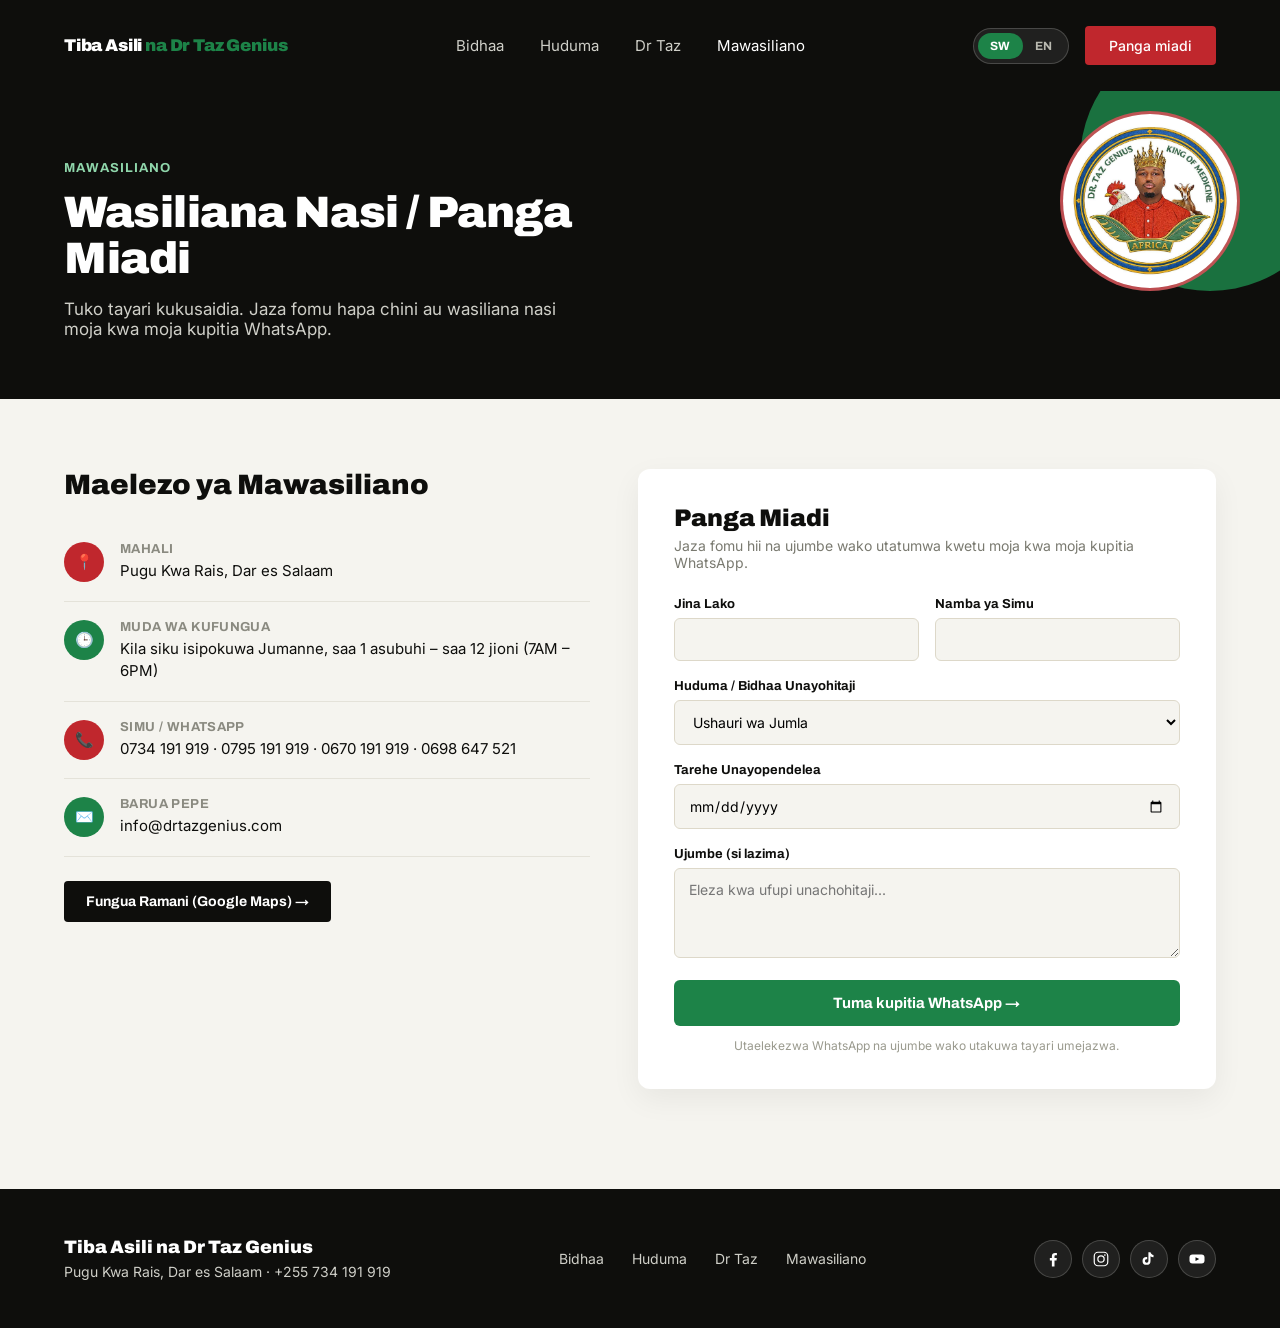
==== contact.html @ a85a126b "Initial deploy: Dr Taz Genius website (5 pages, styles, product images)" ====
<!DOCTYPE html>
<html lang="en">
<head>
<meta charset="UTF-8">
<meta name="viewport" content="width=device-width, initial-scale=1.0">
<title>Mawasiliano — Kliniki Tiba Asili</title>
<link rel="preconnect" href="https://fonts.googleapis.com">
<link href="https://fonts.googleapis.com/css2?family=Archivo:wght@500;700;900&family=Inter:wght@400;500&display=swap" rel="stylesheet">
<link rel="stylesheet" href="style.css">
<style>

  section.contact-wrap {
    padding: 70px 64px 100px;
    background: var(--paper);
  }
  .contact-grid {
    max-width: 1200px;
    margin: 0 auto;
    display: grid;
    grid-template-columns: 1fr 1.1fr;
    gap: 48px;
    align-items: start;
  }
  .contact-info h2 {
    font-family: 'Archivo', sans-serif;
    font-weight: 900;
    font-size: 28px;
    margin-bottom: 24px;
  }
  .info-row {
    display: flex;
    gap: 16px;
    padding: 18px 0;
    border-bottom: 1px solid #e4e2d9;
  }
  .info-row__icon {
    width: 40px;
    height: 40px;
    min-width: 40px;
    border-radius: 50%;
    background: var(--green);
    color: var(--white);
    display: flex;
    align-items: center;
    justify-content: center;
    font-family: 'Archivo', sans-serif;
    font-weight: 900;
    font-size: 15px;
  }
  .info-row:nth-child(even) .info-row__icon { background: var(--red); }
  .info-row__label {
    font-family: 'Archivo', sans-serif;
    font-weight: 700;
    font-size: 13px;
    letter-spacing: 0.03em;
    color: #8a8a80;
    margin-bottom: 4px;
    text-transform: uppercase;
  }
  .info-row__value { font-size: 15px; color: var(--black); line-height: 1.5; }
  .info-row__value a { color: var(--black); text-decoration: none; }
  .info-row__value a:hover { text-decoration: underline; }
  .map-link {
    display: inline-flex;
    align-items: center;
    gap: 8px;
    margin-top: 24px;
    font-family: 'Archivo', sans-serif;
    font-weight: 700;
    font-size: 14px;
    color: var(--white);
    background: var(--black);
    padding: 13px 22px;
    border-radius: 4px;
    text-decoration: none;
  }
  .booking-form {
    background: var(--white);
    border-radius: 12px;
    padding: 36px;
    box-shadow: 0 10px 30px rgba(0,0,0,0.06);
  }
  .booking-form h2 {
    font-family: 'Archivo', sans-serif;
    font-weight: 900;
    font-size: 24px;
    margin-bottom: 6px;
  }
  .booking-form > p {
    font-size: 14px;
    color: #7a7a70;
    margin-bottom: 26px;
  }
  .form-row { margin-bottom: 18px; }
  .form-row label {
    display: block;
    font-family: 'Archivo', sans-serif;
    font-weight: 700;
    font-size: 13px;
    margin-bottom: 7px;
  }
  .form-row input,
  .form-row select,
  .form-row textarea {
    width: 100%;
    padding: 12px 14px;
    border: 1.5px solid #ddd8c9;
    border-radius: 6px;
    font-family: 'Inter', sans-serif;
    font-size: 14px;
    background: var(--paper);
  }
  .form-row textarea { resize: vertical; min-height: 90px; }
  .form-row-2 { display: grid; grid-template-columns: 1fr 1fr; gap: 16px; }
  .form-submit {
    width: 100%;
    background: var(--green);
    color: var(--white);
    border: none;
    padding: 15px;
    border-radius: 6px;
    font-family: 'Archivo', sans-serif;
    font-weight: 700;
    font-size: 15px;
    cursor: pointer;
    display: flex;
    align-items: center;
    justify-content: center;
    gap: 8px;
  }
  .form-note {
    font-size: 12px;
    color: #9a9a8e;
    margin-top: 12px;
    text-align: center;
  }
  @media (max-width: 900px) {
    .contact-grid { grid-template-columns: 1fr; }
    .form-row-2 { grid-template-columns: 1fr; }
  }

</style>
</head>
<body>

<header>
  <div class="logo"><a href="index.html" style="color:inherit;text-decoration:none;">Tiba Asili <span>na Dr Taz Genius</span></a></div>
  <nav>
    <a href="products.html" data-i18n="navProducts">Bidhaa</a>
    <a href="services.html" data-i18n="navServices">Huduma</a>
    <a href="dr-taz.html" data-i18n="navDrTaz">Dr Taz</a>
    <a href="contact.html" class="active" data-i18n="navContact">Mawasiliano</a>
  </nav>
  <div class="header-right">
    <div class="lang-toggle" role="group" aria-label="Language">
      <button type="button" id="langSw" class="active" data-lang="sw">SW</button>
      <button type="button" id="langEn" data-lang="en">EN</button>
    </div>
    <a class="btn-book" href="contact.html" data-i18n="bookBtn">Panga miadi</a>
  </div>
</header>

<div class="page-header">
  <div class="page-header-logo-badge"><img src="logo.jpg" alt="Dr Taz Genius"></div>
  <div class="page-header-inner">
    <div class="page-eyebrow" data-i18n="contactEyebrow">MAWASILIANO</div>
    <h1 data-i18n="contactTitle">Wasiliana Nasi / Panga Miadi</h1>
    <p data-i18n="contactSub">Tuko tayari kukusaidia. Jaza fomu hapa chini au wasiliana nasi moja kwa moja kupitia WhatsApp.</p>
  </div>
</div>

<section class="contact-wrap">
  <div class="contact-grid">
    <div class="contact-info">
      <h2 data-i18n="infoHeading">Maelezo ya Mawasiliano</h2>

      <div class="info-row">
        <div class="info-row__icon">📍</div>
        <div>
          <div class="info-row__label" data-i18n="infoLocationLabel">Mahali</div>
          <div class="info-row__value">Pugu Kwa Rais, Dar es Salaam</div>
        </div>
      </div>

      <div class="info-row">
        <div class="info-row__icon">🕒</div>
        <div>
          <div class="info-row__label" data-i18n="infoHoursLabel">Muda wa Kufungua</div>
          <div class="info-row__value" data-i18n="infoHoursValue">Kila siku isipokuwa Jumanne, saa 1 asubuhi – saa 12 jioni (7AM – 6PM)</div>
        </div>
      </div>

      <div class="info-row">
        <div class="info-row__icon">📞</div>
        <div>
          <div class="info-row__label" data-i18n="infoPhoneLabel">Simu / WhatsApp</div>
          <div class="info-row__value">
            <a href="tel:+255734191919">0734 191 919</a> ·
            <a href="tel:+255795191919">0795 191 919</a> ·
            <a href="tel:+255670191919">0670 191 919</a> ·
            <a href="tel:+255698647521">0698 647 521</a>
          </div>
        </div>
      </div>

      <div class="info-row">
        <div class="info-row__icon">✉️</div>
        <div>
          <div class="info-row__label" data-i18n="infoEmailLabel">Barua Pepe</div>
          <div class="info-row__value"><a href="mailto:info@drtazgenius.com">info@drtazgenius.com</a></div>
        </div>
      </div>

      <a class="map-link" href="https://www.google.com/maps?q=-6.923861,39.109500" target="_blank" rel="noopener" data-i18n="mapLink">Fungua Ramani (Google Maps) →</a>
    </div>

    <div class="booking-form">
      <h2 data-i18n="formHeading">Panga Miadi</h2>
      <p data-i18n="formSub">Jaza fomu hii na ujumbe wako utatumwa kwetu moja kwa moja kupitia WhatsApp.</p>

      <form id="bookingForm">
        <div class="form-row-2">
          <div class="form-row">
            <label data-i18n="formNameLabel">Jina Lako</label>
            <input type="text" id="bfName" required>
          </div>
          <div class="form-row">
            <label data-i18n="formPhoneLabel">Namba ya Simu</label>
            <input type="tel" id="bfPhone" required>
          </div>
        </div>

        <div class="form-row">
          <label data-i18n="formServiceLabel">Huduma / Bidhaa Unayohitaji</label>
          <select id="bfService">
            <option data-i18n="formServiceOpt0">Ushauri wa Jumla</option>
            <option data-i18n="formServiceOpt1">Bidhaa / Dawa Fulani</option>
            <option data-i18n="formServiceOpt2">Afya ya Uzazi</option>
            <option data-i18n="formServiceOpt3">Ziara ya Nyumbani</option>
            <option data-i18n="formServiceOpt4">Nyingine</option>
          </select>
        </div>

        <div class="form-row">
          <label data-i18n="formDateLabel">Tarehe Unayopendelea</label>
          <input type="date" id="bfDate">
        </div>

        <div class="form-row">
          <label data-i18n="formMsgLabel">Ujumbe (si lazima)</label>
          <textarea id="bfMessage" data-i18n-placeholder="formMsgPlaceholder" placeholder="Eleza kwa ufupi unachohitaji..."></textarea>
        </div>

        <button type="submit" class="form-submit" data-i18n="formSubmit">Tuma kupitia WhatsApp →</button>
        <div class="form-note" data-i18n="formNote">Utaelekezwa WhatsApp na ujumbe wako utakuwa tayari umejazwa.</div>
      </form>
    </div>
  </div>
</section>


<footer>
  <div class="foot-col">
    <div class="foot-logo">Tiba Asili na Dr Taz Genius</div>
    <div class="foot-address">Pugu Kwa Rais, Dar es Salaam · +255 734 191 919</div>
  </div>
  <nav class="foot-nav">
    <a href="products.html" data-i18n="navProducts">Bidhaa</a>
    <a href="services.html" data-i18n="navServices">Huduma</a>
    <a href="dr-taz.html" data-i18n="navDrTaz">Dr Taz</a>
    <a href="contact.html" data-i18n="navContact">Mawasiliano</a>
  </nav>
  <div class="foot-social">
    <a href="https://www.facebook.com/drtazgenius" target="_blank" rel="noopener" aria-label="facebook"><svg viewBox="0 0 24 24"><path d="M14 22v-8h2.7l.4-3.3H14V8.6c0-.95.26-1.6 1.63-1.6H17.2V4.1C16.9 4.07 15.9 4 14.7 4c-2.5 0-4.2 1.5-4.2 4.3v2.4H7.8V14h2.7v8z"/></svg></a>
    <a href="https://www.instagram.com/drtazgenius" target="_blank" rel="noopener" aria-label="instagram"><svg viewBox="0 0 24 24"><rect x="3" y="3" width="18" height="18" rx="5" fill="none" stroke="currentColor" stroke-width="1.6"/><circle cx="12" cy="12" r="4.2" fill="none" stroke="currentColor" stroke-width="1.6"/><circle cx="17.2" cy="6.8" r="1.1"/></svg></a>
    <a href="https://tiktok.com/@drtazgenius2" target="_blank" rel="noopener" aria-label="tiktok"><svg viewBox="0 0 24 24"><path d="M14 3c.4 2 2 3.4 4 3.6v3c-1.5 0-2.9-.4-4-1.2v6.1a5.3 5.3 0 1 1-5.3-5.3c.3 0 .6 0 .9.1v3.1a2.3 2.3 0 1 0 1.6 2.2V3z"/></svg></a>
    <a href="https://youtube.com/@tazgeniusonlinetv-fq9ze" target="_blank" rel="noopener" aria-label="youtube"><svg viewBox="0 0 24 24"><rect x="2" y="6" width="20" height="12" rx="4"/><path d="M10 9.5v5l5-2.5z" fill="#0E0E0C"/></svg></a>
  </div>
</footer>


<script>
(function(){
  var translations = {
    sw: {
      navProducts: 'Bidhaa',
      navServices: 'Huduma',
      navDrTaz: 'Dr Taz',
      navContact: 'Mawasiliano',
      bookBtn: 'Panga miadi',
      contactEyebrow: 'MAWASILIANO',
      contactTitle: 'Wasiliana Nasi / Panga Miadi',
      contactSub: 'Tuko tayari kukusaidia. Jaza fomu hapa chini au wasiliana nasi moja kwa moja kupitia WhatsApp.',
      infoHeading: 'Maelezo ya Mawasiliano',
      infoLocationLabel: 'Mahali',
      infoHoursLabel: 'Muda wa Kufungua',
      infoHoursValue: 'Kila siku isipokuwa Jumanne, saa 1 asubuhi – saa 12 jioni (7AM – 6PM)',
      infoPhoneLabel: 'Simu / WhatsApp',
      infoEmailLabel: 'Barua Pepe',
      mapLink: 'Fungua Ramani (Google Maps) →',
      formHeading: 'Panga Miadi',
      formSub: 'Jaza fomu hii na ujumbe wako utatumwa kwetu moja kwa moja kupitia WhatsApp.',
      formNameLabel: 'Jina Lako',
      formPhoneLabel: 'Namba ya Simu',
      formServiceLabel: 'Huduma / Bidhaa Unayohitaji',
      formServiceOpt0: 'Ushauri wa Jumla',
      formServiceOpt1: 'Bidhaa / Dawa Fulani',
      formServiceOpt2: 'Afya ya Uzazi',
      formServiceOpt3: 'Ziara ya Nyumbani',
      formServiceOpt4: 'Nyingine',
      formDateLabel: 'Tarehe Unayopendelea',
      formMsgLabel: 'Ujumbe (si lazima)',
      formMsgPlaceholder: 'Eleza kwa ufupi unachohitaji...',
      formSubmit: 'Tuma kupitia WhatsApp →',
      formNote: 'Utaelekezwa WhatsApp na ujumbe wako utakuwa tayari umejazwa.',
    },
    en: {
      navProducts: 'Products',
      navServices: 'Services',
      navDrTaz: 'Dr Taz',
      navContact: 'Contact',
      bookBtn: 'Book Appointment',
      contactEyebrow: 'CONTACT',
      contactTitle: 'Contact Us / Book an Appointment',
      contactSub: "We're ready to help. Fill out the form below or reach us directly on WhatsApp.",
      infoHeading: 'Contact Details',
      infoLocationLabel: 'Location',
      infoHoursLabel: 'Opening Hours',
      infoHoursValue: 'Daily except Tuesday, 7AM – 6PM',
      infoPhoneLabel: 'Phone / WhatsApp',
      infoEmailLabel: 'Email',
      mapLink: 'Open in Google Maps →',
      formHeading: 'Book an Appointment',
      formSub: "Fill in this form and your message will be sent to us directly via WhatsApp.",
      formNameLabel: 'Your Name',
      formPhoneLabel: 'Phone Number',
      formServiceLabel: 'Service / Product Needed',
      formServiceOpt0: 'General Consultation',
      formServiceOpt1: 'A Specific Product',
      formServiceOpt2: 'Reproductive Health',
      formServiceOpt3: 'Home Visit',
      formServiceOpt4: 'Other',
      formDateLabel: 'Preferred Date',
      formMsgLabel: 'Message (optional)',
      formMsgPlaceholder: 'Briefly describe what you need...',
      formSubmit: 'Send via WhatsApp →',
      formNote: "You'll be taken to WhatsApp with your message already filled in.",
    }
  };

  var textNodes = document.querySelectorAll('[data-i18n]');
  var htmlNodes = document.querySelectorAll('[data-i18n-html]');
  var placeholderNodes = document.querySelectorAll('[data-i18n-placeholder]');
  var btnSw = document.getElementById('langSw');
  var btnEn = document.getElementById('langEn');

  function setLang(lang){
    var dict = translations[lang];
    textNodes.forEach(function(el){
      var key = el.getAttribute('data-i18n');
      if (dict[key] !== undefined) el.textContent = dict[key];
    });
    htmlNodes.forEach(function(el){
      var key = el.getAttribute('data-i18n-html');
      if (dict[key] !== undefined) el.innerHTML = dict[key];
    });
    placeholderNodes.forEach(function(el){
      var key = el.getAttribute('data-i18n-placeholder');
      if (dict[key] !== undefined) el.setAttribute('placeholder', dict[key]);
    });
    btnSw.classList.toggle('active', lang === 'sw');
    btnEn.classList.toggle('active', lang === 'en');
    document.documentElement.lang = lang;
    try { localStorage.setItem('tazgenius-lang', lang); } catch(e){}
  }

  btnSw.addEventListener('click', function(){ setLang('sw'); });
  btnEn.addEventListener('click', function(){ setLang('en'); });

  var saved = 'sw';
  try { saved = localStorage.getItem('tazgenius-lang') || 'sw'; } catch(e){}
  setLang(saved);
})();

(function(){
  var form = document.getElementById('bookingForm');
  if (!form) return;
  form.addEventListener('submit', function(e){
    e.preventDefault();
    var name = document.getElementById('bfName').value.trim();
    var phone = document.getElementById('bfPhone').value.trim();
    var service = document.getElementById('bfService').value;
    var date = document.getElementById('bfDate').value;
    var message = document.getElementById('bfMessage').value.trim();

    var lines = [
      'Habari, ningependa kupanga miadi.',
      'Jina: ' + name,
      'Simu: ' + phone,
      'Huduma: ' + service
    ];
    if (date) lines.push('Tarehe: ' + date);
    if (message) lines.push('Ujumbe: ' + message);

    var text = encodeURIComponent(lines.join('\n'));
    window.open('https://wa.me/255734191919?text=' + text, '_blank');
  });
})();

</script>

</body>
</html>
---- style.css ----
:root {
    --black: #0E0E0C;
    --white: #FFFFFF;
    --green: #1D8348;
    --red: #C0272D;
    --paper: #F5F4EF;
  }
  * { box-sizing: border-box; margin: 0; padding: 0; }
  body {
    background: var(--white);
    color: var(--black);
    font-family: 'Inter', sans-serif;
  }
  header {
    display: flex;
    justify-content: space-between;
    align-items: center;
    padding: 26px 64px;
    background: var(--black);
  }
  .logo {
    font-family: 'Archivo', sans-serif;
    font-weight: 900;
    font-size: 17px;
    color: var(--white);
    letter-spacing: -0.01em;
    white-space: nowrap;
  }
  .logo span { color: var(--green); }
  nav { display: flex; gap: 36px; }
  nav a { color: #cfcfc8; text-decoration: none; font-size: 15px; }
  nav a.active { color: var(--white); }
  .btn-book {
    background: var(--red);
    color: var(--white);
    padding: 11px 24px;
    border-radius: 4px;
    text-decoration: none;
    font-size: 14px;
    font-weight: 500;
  }
  .header-right { display: flex; align-items: center; gap: 16px; }
  .lang-toggle {
    display: flex;
    align-items: center;
    background: rgba(255,255,255,0.08);
    border: 1px solid rgba(255,255,255,0.18);
    border-radius: 100px;
    padding: 4px;
    font-family: 'Archivo', sans-serif;
    font-weight: 700;
    font-size: 12px;
  }
  .lang-toggle button {
    border: none;
    background: transparent;
    color: #b9b9b0;
    padding: 6px 12px;
    border-radius: 100px;
    cursor: pointer;
    font-family: inherit;
    font-weight: 700;
    font-size: 12px;
    letter-spacing: 0.02em;
  }
  .lang-toggle button.active {
    background: var(--green);
    color: var(--white);
  }
  .btn-primary {
    background: var(--green);
    color: var(--white);
    padding: 16px 30px;
    border-radius: 4px;
    text-decoration: none;
    font-size: 15px;
    font-weight: 500;
    display: inline-block;
    border: none;
    cursor: pointer;
    font-family: inherit;
  }
  .btn-outline {
    border: 1.5px solid #444;
    color: var(--white);
    padding: 16px 30px;
    border-radius: 4px;
    text-decoration: none;
    font-size: 15px;
    font-weight: 500;
    display: inline-block;
  }
  .page-header {
    background: var(--black);
    color: var(--white);
    padding: 70px 64px 60px;
    position: relative;
    overflow: hidden;
  }
  .page-header::after {
    content: '';
    position: absolute;
    right: -60px;
    top: -60px;
    width: 260px;
    height: 260px;
    border-radius: 50%;
    background: var(--green);
    opacity: 0.85;
    animation: headerDriftA 9s ease-in-out infinite;
  }
  .page-header::before {
    content: '';
    position: absolute;
    right: 40px;
    top: 20px;
    width: 180px;
    height: 180px;
    border-radius: 50%;
    background: var(--red);
    opacity: 0.9;
    z-index: 1;
    animation: headerDriftB 7s ease-in-out infinite;
  }
  @keyframes headerDriftA {
    0%, 100% { transform: translate(0,0) scale(1); }
    50% { transform: translate(-24px, 18px) scale(1.08); }
  }
  @keyframes headerDriftB {
    0%, 100% { transform: translate(0,0) scale(1); }
    50% { transform: translate(18px, -14px) scale(0.92); }
  }
  .page-header-logo-badge {
    position: absolute;
    right: 40px;
    top: 20px;
    width: 180px;
    height: 180px;
    border-radius: 50%;
    overflow: hidden;
    z-index: 2;
    border: 3px solid rgba(255,255,255,0.18);
    animation: headerDriftB 7s ease-in-out infinite;
  }
  .page-header-logo-badge img {
    width: 100%;
    height: 100%;
    object-fit: cover;
  }
  .page-header-inner { position: relative; z-index: 2; max-width: 640px; }
  .page-eyebrow {
    font-family: 'Archivo', sans-serif;
    font-weight: 700;
    font-size: 13px;
    letter-spacing: 0.08em;
    color: #8fd6ab;
    margin-bottom: 14px;
    text-transform: uppercase;
  }
  .page-header h1 {
    font-family: 'Archivo', sans-serif;
    font-weight: 900;
    font-size: 44px;
    line-height: 1.05;
    letter-spacing: -0.01em;
    margin-bottom: 18px;
  }
  .page-header p {
    font-size: 17px;
    color: #cfcfc8;
    max-width: 46ch;
  }
  .marquee {
    background: var(--green);
    color: var(--white);
    padding: 14px 0;
    overflow: hidden;
    white-space: nowrap;
    font-family: 'Archivo', sans-serif;
    font-weight: 700;
    font-size: 15px;
  }
  .marquee span { padding: 0 32px; }
  footer {
    background: var(--black);
    color: var(--white);
    padding: 48px 64px;
    display: flex;
    justify-content: space-between;
    align-items: center;
    font-size: 14px;
    flex-wrap: wrap;
    gap: 20px;
  }
  footer .foot-logo { font-family: 'Archivo', sans-serif; font-weight: 900; font-size: 18px; margin-bottom: 6px; }
  footer .foot-address { color: #cfcfc8; }
  .foot-nav { display: flex; gap: 28px; }
  .foot-nav a { color: #cfcfc8; text-decoration: none; font-size: 14px; }
  .foot-nav a:hover { color: var(--white); }
  .foot-social { display: flex; gap: 10px; }
  .foot-social a {
    width: 38px;
    height: 38px;
    border-radius: 50%;
    background: rgba(255,255,255,0.08);
    border: 1px solid rgba(255,255,255,0.18);
    display: flex;
    align-items: center;
    justify-content: center;
    color: var(--white);
    text-decoration: none;
  }
  .foot-social a:hover { background: var(--green); border-color: var(--green); }
  .foot-social svg { width: 18px; height: 18px; fill: currentColor; }
  .grid {
    display: grid;
    grid-template-columns: repeat(4, 1fr);
    gap: 20px;
  }
  .card {
    background: var(--white);
    border-radius: 8px;
    padding: 28px 22px;
    border-left: 5px solid var(--green);
  }
  .card:nth-child(even) { border-left-color: var(--red); }
  .card h3 {
    font-family: 'Archivo', sans-serif;
    font-weight: 700;
    font-size: 18px;
    margin-bottom: 10px;
  }
  .card p { font-size: 14px; color: #55554d; }
  .product-tile {
    background: var(--white);
    border-radius: 10px;
    overflow: hidden;
    box-shadow: 0 10px 30px rgba(0,0,0,0.06);
    display: flex;
    flex-direction: column;
    position: relative;
    cursor: pointer;
    transition: transform 0.28s cubic-bezier(.2,.8,.2,1), box-shadow 0.28s ease;
    will-change: transform;
  }
  .product-tile:hover,
  .product-tile:focus-within {
    transform: scale(1.08) translateY(-6px);
    box-shadow: 0 26px 50px rgba(0,0,0,0.22);
    z-index: 20;
  }
  .product-tile__media {
    height: 200px;
    display: flex;
    align-items: center;
    justify-content: center;
    background: var(--white);
    padding: 18px;
  }
  .product-tile__media img {
    max-width: 100%;
    max-height: 100%;
    object-fit: contain;
    transition: transform 0.28s ease, filter 0.28s ease;
    filter: drop-shadow(0 14px 16px rgba(101, 67, 33, 0.38));
  }
  .product-tile:hover .product-tile__media img {
    transform: scale(1.06);
    filter: drop-shadow(0 20px 22px rgba(101, 67, 33, 0.48));
  }
  .product-tile__media--icon { background: var(--paper); }
  .product-tile__icon {
    width: 72px;
    height: 72px;
    border-radius: 50%;
    background: var(--green);
    color: var(--white);
    display: flex;
    align-items: center;
    justify-content: center;
    font-family: 'Archivo', sans-serif;
    font-weight: 900;
    font-size: 26px;
  }
  .product-tile:nth-child(even) .product-tile__icon { background: var(--red); }
  .product-tile__body {
    padding: 20px 20px 22px;
    border-top: 4px solid var(--green);
    flex: 1;
    display: flex;
    flex-direction: column;
  }
  .product-tile:nth-child(even) .product-tile__body { border-top-color: var(--red); }
  .product-tile h3 {
    font-family: 'Archivo', sans-serif;
    font-weight: 700;
    font-size: 17px;
    margin-bottom: 8px;
  }
  .product-tile p {
    font-size: 13.5px;
    color: #55554d;
    margin-bottom: 16px;
    flex: 1;
  }
  .order-link {
    display: inline-flex;
    align-items: center;
    gap: 6px;
    font-family: 'Archivo', sans-serif;
    font-size: 13px;
    font-weight: 700;
    color: var(--green);
    text-decoration: none;
  }
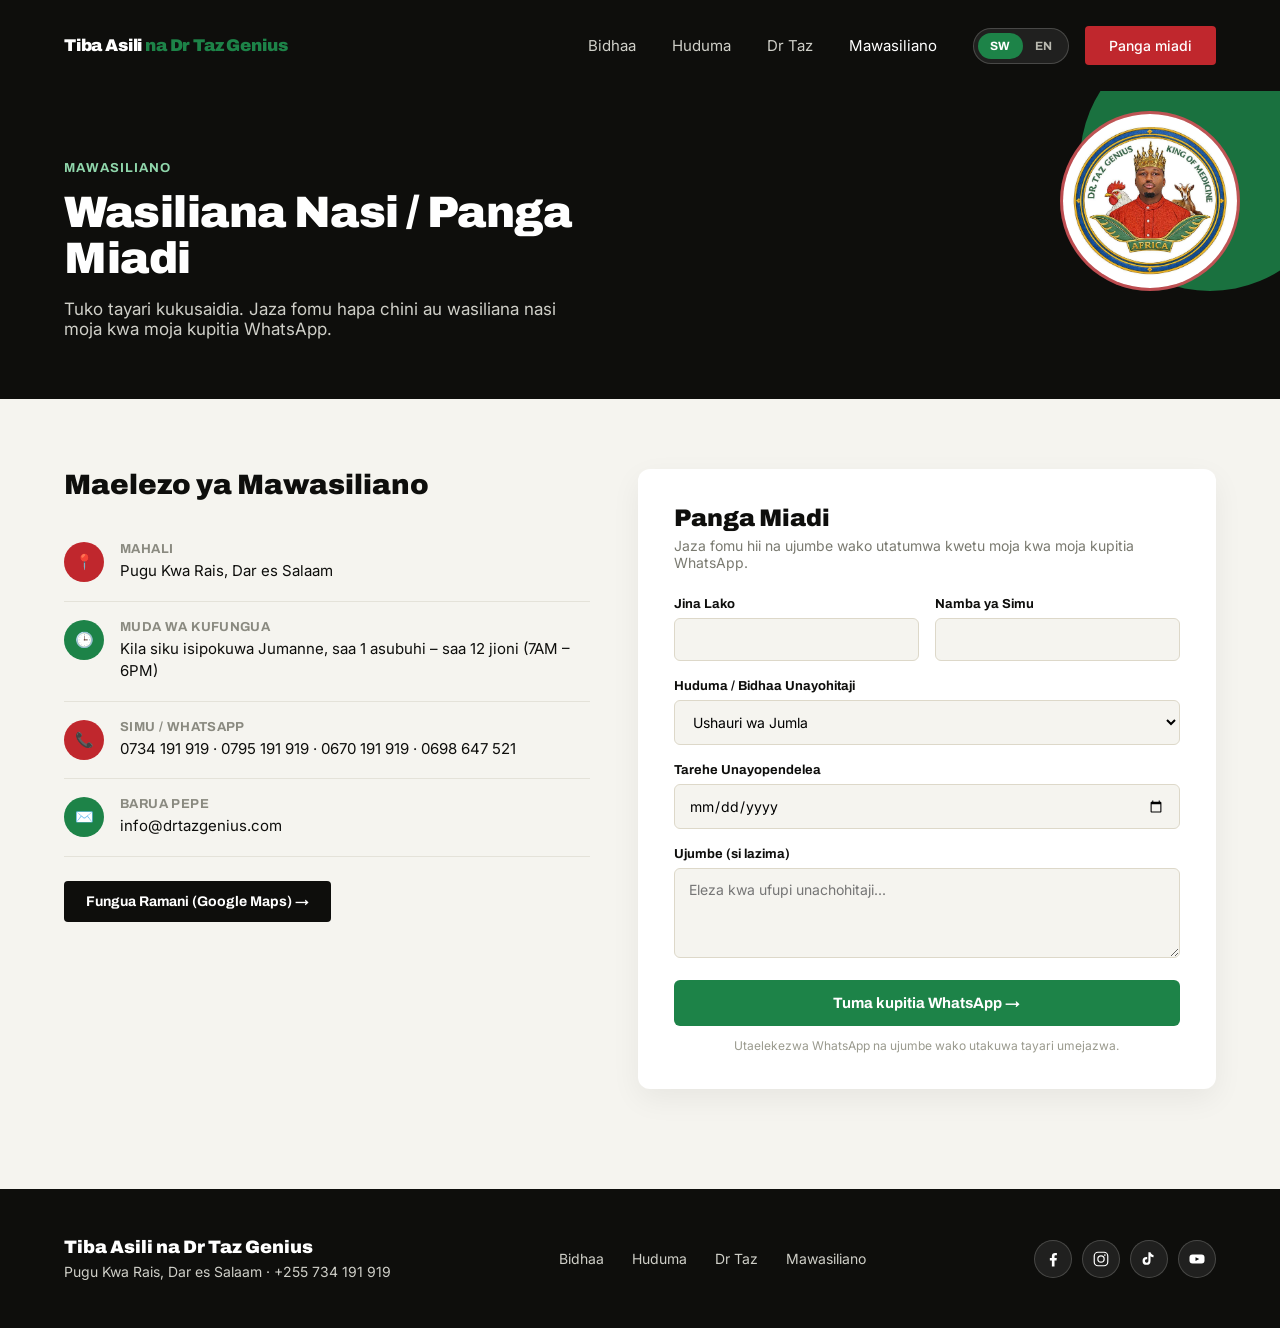
==== commit 9b91243a: "Add mobile/tablet responsive layouts (hamburger nav, stacking grids) and live visitor counter" ====
--- a/contact.html
+++ b/contact.html
@@ -4,6 +4,11 @@
 <meta charset="UTF-8">
 <meta name="viewport" content="width=device-width, initial-scale=1.0">
 <title>Mawasiliano — Kliniki Tiba Asili</title>
+<link rel="icon" type="image/png" sizes="32x32" href="favicon-32x32.png">
+<link rel="icon" type="image/png" sizes="16x16" href="favicon-16x16.png">
+<link rel="icon" type="image/png" sizes="192x192" href="favicon-192.png">
+<link rel="apple-touch-icon" sizes="180x180" href="apple-touch-icon.png">
+<link rel="shortcut icon" href="favicon.ico">
 <link rel="preconnect" href="https://fonts.googleapis.com">
 <link href="https://fonts.googleapis.com/css2?family=Archivo:wght@500;700;900&family=Inter:wght@400;500&display=swap" rel="stylesheet">
 <link rel="stylesheet" href="style.css">
@@ -138,25 +143,34 @@
     .contact-grid { grid-template-columns: 1fr; }
     .form-row-2 { grid-template-columns: 1fr; }
   }
+  @media (max-width: 560px) {
+    section.contact-wrap { padding: 30px 20px 70px; }
+    .booking-form { padding: 24px 20px; }
+  }
 
 </style>
 </head>
 <body>
 
 <header>
-  <div class="logo"><a href="index.html" style="color:inherit;text-decoration:none;">Tiba Asili <span>na Dr Taz Genius</span></a></div>
-  <nav>
-    <a href="products.html" data-i18n="navProducts">Bidhaa</a>
-    <a href="services.html" data-i18n="navServices">Huduma</a>
-    <a href="dr-taz.html" data-i18n="navDrTaz">Dr Taz</a>
-    <a href="contact.html" class="active" data-i18n="navContact">Mawasiliano</a>
-  </nav>
-  <div class="header-right">
-    <div class="lang-toggle" role="group" aria-label="Language">
-      <button type="button" id="langSw" class="active" data-lang="sw">SW</button>
-      <button type="button" id="langEn" data-lang="en">EN</button>
+  <div class="logo"><a href="/" style="color:inherit;text-decoration:none;">Tiba Asili <span>na Dr Taz Genius</span></a></div>
+  <button class="nav-toggle" id="navToggle" aria-label="Menu" aria-expanded="false">
+    <span></span><span></span><span></span>
+  </button>
+  <div class="nav-wrap" id="navWrap">
+    <nav>
+    <a href="products" data-i18n="navProducts">Bidhaa</a>
+    <a href="services" data-i18n="navServices">Huduma</a>
+    <a href="dr-taz" data-i18n="navDrTaz">Dr Taz</a>
+    <a href="contact" class="active" data-i18n="navContact">Mawasiliano</a>
+    </nav>
+    <div class="header-right">
+      <div class="lang-toggle" role="group" aria-label="Language">
+        <button type="button" id="langSw" class="active" data-lang="sw">SW</button>
+        <button type="button" id="langEn" data-lang="en">EN</button>
+      </div>
+      <a class="btn-book" href="contact" data-i18n="bookBtn">Panga miadi</a>
     </div>
-    <a class="btn-book" href="contact.html" data-i18n="bookBtn">Panga miadi</a>
   </div>
 </header>
 
@@ -263,12 +277,15 @@
   <div class="foot-col">
     <div class="foot-logo">Tiba Asili na Dr Taz Genius</div>
     <div class="foot-address">Pugu Kwa Rais, Dar es Salaam · +255 734 191 919</div>
+    <div class="foot-visitors" id="visitorCounterRow" style="display:none;">
+      <span data-i18n="visitorsLabel">Wageni waliotembelea</span>: <span id="visitorCount">—</span>
+    </div>
   </div>
   <nav class="foot-nav">
-    <a href="products.html" data-i18n="navProducts">Bidhaa</a>
-    <a href="services.html" data-i18n="navServices">Huduma</a>
-    <a href="dr-taz.html" data-i18n="navDrTaz">Dr Taz</a>
-    <a href="contact.html" data-i18n="navContact">Mawasiliano</a>
+    <a href="products" data-i18n="navProducts">Bidhaa</a>
+    <a href="services" data-i18n="navServices">Huduma</a>
+    <a href="dr-taz" data-i18n="navDrTaz">Dr Taz</a>
+    <a href="contact" data-i18n="navContact">Mawasiliano</a>
   </nav>
   <div class="foot-social">
     <a href="https://www.facebook.com/drtazgenius" target="_blank" rel="noopener" aria-label="facebook"><svg viewBox="0 0 24 24"><path d="M14 22v-8h2.7l.4-3.3H14V8.6c0-.95.26-1.6 1.63-1.6H17.2V4.1C16.9 4.07 15.9 4 14.7 4c-2.5 0-4.2 1.5-4.2 4.3v2.4H7.8V14h2.7v8z"/></svg></a>
@@ -288,6 +305,7 @@
       navDrTaz: 'Dr Taz',
       navContact: 'Mawasiliano',
       bookBtn: 'Panga miadi',
+      visitorsLabel: 'Wageni waliotembelea',
       contactEyebrow: 'MAWASILIANO',
       contactTitle: 'Wasiliana Nasi / Panga Miadi',
       contactSub: 'Tuko tayari kukusaidia. Jaza fomu hapa chini au wasiliana nasi moja kwa moja kupitia WhatsApp.',
@@ -320,6 +338,7 @@
       navDrTaz: 'Dr Taz',
       navContact: 'Contact',
       bookBtn: 'Book Appointment',
+      visitorsLabel: 'Visitors',
       contactEyebrow: 'CONTACT',
       contactTitle: 'Contact Us / Book an Appointment',
       contactSub: "We're ready to help. Fill out the form below or reach us directly on WhatsApp.",
@@ -383,6 +402,35 @@
 })();
 
 (function(){
+  var toggle = document.getElementById('navToggle');
+  var wrap = document.getElementById('navWrap');
+  if (!toggle || !wrap) return;
+  toggle.addEventListener('click', function(){
+    var open = wrap.classList.toggle('open');
+    toggle.setAttribute('aria-expanded', open ? 'true' : 'false');
+  });
+  wrap.querySelectorAll('a').forEach(function(a){
+    a.addEventListener('click', function(){ wrap.classList.remove('open'); });
+  });
+})();
+
+(function(){
+  var row = document.getElementById('visitorCounterRow');
+  var countEl = document.getElementById('visitorCount');
+  if (!row || !countEl) return;
+  fetch('https://hits-app.vercel.app/hits?url=https://drtazgenius.com&json')
+    .then(function(r){ return r.json(); })
+    .then(function(d){
+      var n = (d && (d.count || d.hits || d.value)) || null;
+      if (n) {
+        countEl.textContent = Number(n).toLocaleString();
+        row.style.display = 'block';
+      }
+    })
+    .catch(function(){ /* silently keep hidden if the counter service is unreachable */ });
+})();
+
+(function(){
   var form = document.getElementById('bookingForm');
   if (!form) return;
   form.addEventListener('submit', function(e){
--- a/style.css
+++ b/style.css
@@ -18,6 +18,8 @@
     align-items: center;
     padding: 26px 64px;
     background: var(--black);
+    position: relative;
+    flex-wrap: wrap;
   }
   .logo {
     font-family: 'Archivo', sans-serif;
@@ -41,6 +43,26 @@
     font-weight: 500;
   }
   .header-right { display: flex; align-items: center; gap: 16px; }
+  .nav-toggle {
+    display: none;
+    flex-direction: column;
+    justify-content: center;
+    gap: 5px;
+    width: 34px;
+    height: 34px;
+    background: transparent;
+    border: none;
+    cursor: pointer;
+    padding: 0;
+  }
+  .nav-toggle span {
+    display: block;
+    width: 100%;
+    height: 2px;
+    background: var(--white);
+    border-radius: 2px;
+  }
+  .nav-wrap { display: flex; align-items: center; gap: 36px; }
   .lang-toggle {
     display: flex;
     align-items: center;
@@ -195,6 +217,8 @@
   }
   footer .foot-logo { font-family: 'Archivo', sans-serif; font-weight: 900; font-size: 18px; margin-bottom: 6px; }
   footer .foot-address { color: #cfcfc8; }
+  .foot-visitors { margin-top: 8px; font-size: 12.5px; color: #8a8a80; }
+  .foot-visitors #visitorCount { color: var(--green); font-weight: 700; }
   .foot-nav { display: flex; gap: 28px; }
   .foot-nav a { color: #cfcfc8; text-decoration: none; font-size: 14px; }
   .foot-nav a:hover { color: var(--white); }
@@ -314,3 +338,70 @@
     color: var(--green);
     text-decoration: none;
   }
+
+  /* ================= RESPONSIVE ================= */
+  @media (max-width: 860px) {
+    header { padding: 18px 20px; }
+    .nav-toggle { display: flex; }
+    .nav-wrap {
+      display: none;
+      position: absolute;
+      top: 100%;
+      left: 0;
+      right: 0;
+      background: var(--black);
+      flex-direction: column;
+      align-items: stretch;
+      gap: 0;
+      padding: 6px 20px 24px;
+      border-top: 1px solid rgba(255,255,255,0.08);
+      box-shadow: 0 16px 30px rgba(0,0,0,0.4);
+      z-index: 50;
+    }
+    .nav-wrap.open { display: flex; }
+    .nav-wrap nav { flex-direction: column; gap: 0; width: 100%; }
+    .nav-wrap nav a {
+      padding: 14px 2px;
+      border-bottom: 1px solid rgba(255,255,255,0.07);
+      font-size: 16px;
+    }
+    .header-right {
+      flex-direction: column;
+      align-items: stretch;
+      gap: 12px;
+      margin-top: 16px;
+      width: 100%;
+    }
+    .lang-toggle { align-self: flex-start; }
+    .btn-book { text-align: center; }
+
+    .page-header { padding: 44px 24px 34px !important; text-align: left !important; }
+    .page-header-inner { margin: 0 !important; }
+    .page-header h1 { font-size: 32px !important; }
+    .page-header p { font-size: 15px !important; }
+    .page-header::after { width: 160px; height: 160px; right: -50px; top: -50px; }
+    .page-header::before,
+    .page-header-logo-badge {
+      width: 108px;
+      height: 108px;
+      right: 16px;
+      top: 16px;
+    }
+
+    .grid { grid-template-columns: repeat(2, 1fr) !important; gap: 14px !important; }
+    section.products, section.services, section.catalog { padding: 50px 20px !important; }
+
+    footer {
+      flex-direction: column;
+      align-items: flex-start;
+      padding: 40px 24px;
+      gap: 26px;
+    }
+    .foot-nav { flex-wrap: wrap; gap: 16px 24px; }
+  }
+
+  @media (max-width: 520px) {
+    .grid { grid-template-columns: 1fr !important; }
+    .logo { font-size: 15px; }
+    .btn-book { padding: 10px 18px; font-size: 13px; }
+  }
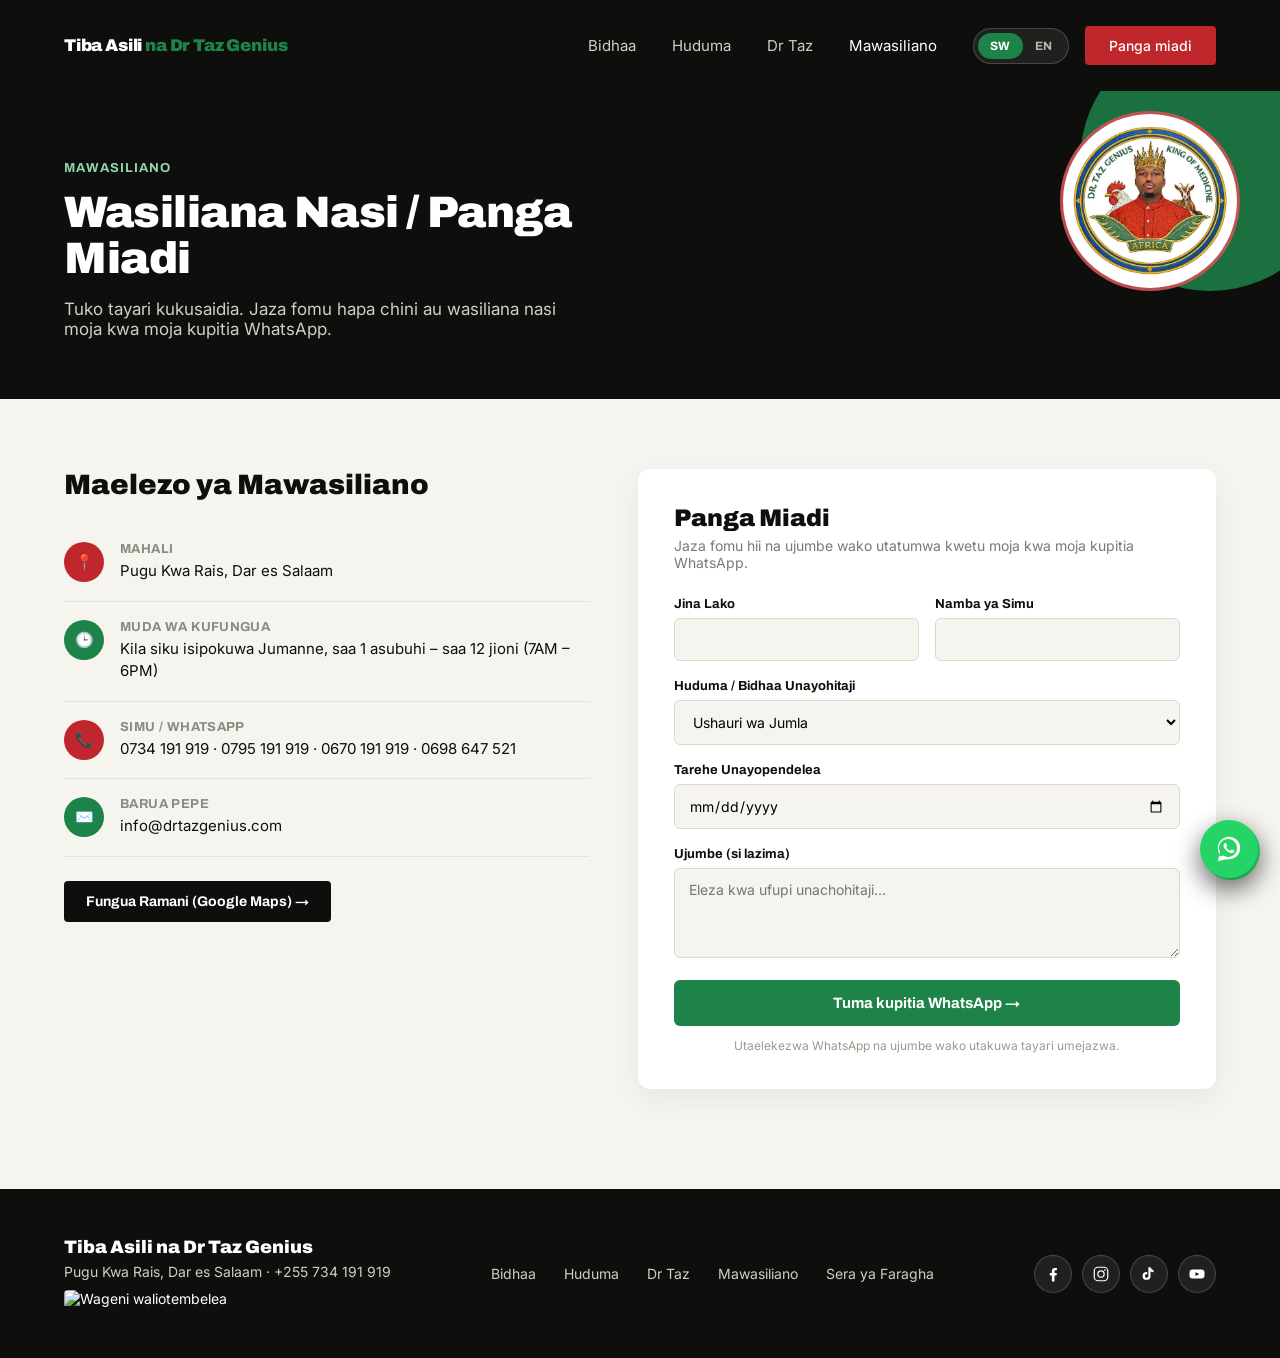
==== commit 57c3e42e: "Add floating WhatsApp button on every page" ====
--- a/contact.html
+++ b/contact.html
@@ -4,6 +4,22 @@
 <meta charset="UTF-8">
 <meta name="viewport" content="width=device-width, initial-scale=1.0">
 <title>Mawasiliano — Kliniki Tiba Asili</title>
+<meta name="description" content="Wasiliana na Kliniki Tiba Asili au panga miadi na Dr Taz Genius, Pugu Kwa Rais, Dar es Salaam.">
+<link rel="canonical" href="https://drtazgenius.com/contact">
+
+<meta property="og:type" content="website">
+<meta property="og:title" content="Mawasiliano — Kliniki Tiba Asili">
+<meta property="og:description" content="Wasiliana na Kliniki Tiba Asili au panga miadi na Dr Taz Genius, Pugu Kwa Rais, Dar es Salaam.">
+<meta property="og:image" content="https://drtazgenius.com/logo.jpg">
+<meta property="og:url" content="https://drtazgenius.com/contact">
+<meta property="og:site_name" content="Tiba Asili na Dr Taz Genius">
+<meta property="og:locale" content="sw_TZ">
+
+<meta name="twitter:card" content="summary_large_image">
+<meta name="twitter:title" content="Mawasiliano — Kliniki Tiba Asili">
+<meta name="twitter:description" content="Wasiliana na Kliniki Tiba Asili au panga miadi na Dr Taz Genius, Pugu Kwa Rais, Dar es Salaam.">
+<meta name="twitter:image" content="https://drtazgenius.com/logo.jpg">
+
 <link rel="icon" type="image/png" sizes="32x32" href="favicon-32x32.png">
 <link rel="icon" type="image/png" sizes="16x16" href="favicon-16x16.png">
 <link rel="icon" type="image/png" sizes="192x192" href="favicon-192.png">
@@ -277,8 +293,8 @@
   <div class="foot-col">
     <div class="foot-logo">Tiba Asili na Dr Taz Genius</div>
     <div class="foot-address">Pugu Kwa Rais, Dar es Salaam · +255 734 191 919</div>
-    <div class="foot-visitors" id="visitorCounterRow" style="display:none;">
-      <span data-i18n="visitorsLabel">Wageni waliotembelea</span>: <span id="visitorCount">—</span>
+    <div class="foot-visitors">
+      <img src="https://hits-app.vercel.app/hits?url=https://drtazgenius.com&label=Wageni&bgLeft=0E0E0C&bgRight=1D8348&color=FFFFFF&border=round" alt="Wageni waliotembelea" loading="lazy">
     </div>
   </div>
   <nav class="foot-nav">
@@ -286,6 +302,7 @@
     <a href="services" data-i18n="navServices">Huduma</a>
     <a href="dr-taz" data-i18n="navDrTaz">Dr Taz</a>
     <a href="contact" data-i18n="navContact">Mawasiliano</a>
+    <a href="https://privacy.drtazgenius.com" target="_blank" rel="noopener" data-i18n="navPrivacy">Sera ya Faragha</a>
   </nav>
   <div class="foot-social">
     <a href="https://www.facebook.com/drtazgenius" target="_blank" rel="noopener" aria-label="facebook"><svg viewBox="0 0 24 24"><path d="M14 22v-8h2.7l.4-3.3H14V8.6c0-.95.26-1.6 1.63-1.6H17.2V4.1C16.9 4.07 15.9 4 14.7 4c-2.5 0-4.2 1.5-4.2 4.3v2.4H7.8V14h2.7v8z"/></svg></a>
@@ -294,6 +311,14 @@
     <a href="https://youtube.com/@tazgeniusonlinetv-fq9ze" target="_blank" rel="noopener" aria-label="youtube"><svg viewBox="0 0 24 24"><rect x="2" y="6" width="20" height="12" rx="4"/><path d="M10 9.5v5l5-2.5z" fill="#0E0E0C"/></svg></a>
   </div>
 </footer>
+
+<a class="whatsapp-float" href="https://wa.me/255734191919?text=Habari%2C%20ninapenda%20kuuliza%20kuhusu%20bidhaa%20na%20huduma%20zenu" target="_blank" rel="noopener" aria-label="WhatsApp">
+  <svg viewBox="0 0 32 32"><path d="M16 3C9 3 3.3 8.6 3.3 15.6c0 2.4.7 4.7 1.9 6.7L3 29l6.9-2.1c1.9 1 4 1.6 6.1 1.6 7 0 12.7-5.6 12.7-12.6C28.7 8.6 23 3 16 3zm0 22.9c-1.9 0-3.8-.5-5.4-1.5l-.4-.2-4.1 1.2 1.2-4-.3-.4c-1.1-1.7-1.7-3.7-1.7-5.8 0-5.9 4.8-10.7 10.8-10.7 2.9 0 5.6 1.1 7.6 3.2 2 2 3.2 4.7 3.2 7.6 0 5.9-4.9 10.6-10.8 10.6zm5.9-8c-.3-.2-1.9-1-2.2-1.1-.3-.1-.5-.2-.7.2-.2.3-.8 1.1-1 1.3-.2.2-.4.2-.7.1-.3-.2-1.4-.5-2.6-1.6-1-.9-1.6-2-1.8-2.3-.2-.3 0-.5.1-.7.1-.1.3-.4.5-.5.1-.2.2-.3.3-.5.1-.2 0-.4 0-.5-.1-.2-.7-1.7-1-2.3-.2-.6-.5-.5-.7-.5h-.6c-.2 0-.5.1-.8.4-.3.3-1 1-1 2.4s1.1 2.8 1.2 3c.1.2 2.2 3.4 5.3 4.7.7.3 1.3.5 1.8.7.8.2 1.4.2 2 .1.6-.1 1.9-.8 2.2-1.5.3-.7.3-1.3.2-1.5-.1-.1-.3-.2-.6-.4z"/></svg>
+</a>
+
+<a class="whatsapp-fab" href="https://wa.me/255734191919" target="_blank" rel="noopener" aria-label="Chat on WhatsApp">
+  <svg viewBox="0 0 32 32" xmlns="http://www.w3.org/2000/svg"><path d="M16.004 3C9.376 3 4 8.373 4 15c0 2.36.687 4.56 1.87 6.41L4 29l7.79-1.83A11.94 11.94 0 0 0 16 27c6.627 0 12-5.373 12-12S22.63 3 16.004 3zm0 21.6c-2 0-3.86-.55-5.46-1.5l-.39-.23-4.62 1.09 1.11-4.5-.25-.4A9.55 9.55 0 0 1 5.4 15c0-5.3 4.3-9.6 9.6-9.6 5.3 0 9.6 4.3 9.6 9.6 0 5.3-4.3 9.6-9.6 9.6zm5.27-7.19c-.29-.14-1.7-.84-1.96-.93-.26-.1-.46-.14-.65.14-.19.29-.75.93-.92 1.12-.17.19-.34.22-.63.07-.29-.14-1.22-.45-2.32-1.43-.86-.77-1.44-1.71-1.61-2-.17-.29-.02-.44.13-.59.13-.13.29-.34.43-.5.14-.17.19-.29.29-.48.1-.19.05-.36-.02-.5-.07-.14-.65-1.57-.89-2.15-.23-.56-.47-.48-.65-.49-.17-.01-.36-.01-.55-.01-.19 0-.5.07-.76.36-.26.29-1 .98-1 2.38 0 1.4 1.02 2.76 1.16 2.95.14.19 2 3.06 4.85 4.29.68.29 1.21.47 1.62.6.68.22 1.3.19 1.79.11.55-.08 1.7-.69 1.94-1.36.24-.67.24-1.24.17-1.36-.07-.12-.26-.19-.55-.33z"/></svg>
+</a>
 
 
 <script>
@@ -305,7 +330,7 @@
       navDrTaz: 'Dr Taz',
       navContact: 'Mawasiliano',
       bookBtn: 'Panga miadi',
-      visitorsLabel: 'Wageni waliotembelea',
+      navPrivacy: 'Sera ya Faragha',
       contactEyebrow: 'MAWASILIANO',
       contactTitle: 'Wasiliana Nasi / Panga Miadi',
       contactSub: 'Tuko tayari kukusaidia. Jaza fomu hapa chini au wasiliana nasi moja kwa moja kupitia WhatsApp.',
@@ -338,7 +363,7 @@
       navDrTaz: 'Dr Taz',
       navContact: 'Contact',
       bookBtn: 'Book Appointment',
-      visitorsLabel: 'Visitors',
+      navPrivacy: 'Privacy Policy',
       contactEyebrow: 'CONTACT',
       contactTitle: 'Contact Us / Book an Appointment',
       contactSub: "We're ready to help. Fill out the form below or reach us directly on WhatsApp.",
@@ -415,22 +440,6 @@
 })();
 
 (function(){
-  var row = document.getElementById('visitorCounterRow');
-  var countEl = document.getElementById('visitorCount');
-  if (!row || !countEl) return;
-  fetch('https://hits-app.vercel.app/hits?url=https://drtazgenius.com&json')
-    .then(function(r){ return r.json(); })
-    .then(function(d){
-      var n = (d && (d.count || d.hits || d.value)) || null;
-      if (n) {
-        countEl.textContent = Number(n).toLocaleString();
-        row.style.display = 'block';
-      }
-    })
-    .catch(function(){ /* silently keep hidden if the counter service is unreachable */ });
-})();
-
-(function(){
   var form = document.getElementById('bookingForm');
   if (!form) return;
   form.addEventListener('submit', function(e){
--- a/style.css
+++ b/style.css
@@ -217,8 +217,29 @@
   }
   footer .foot-logo { font-family: 'Archivo', sans-serif; font-weight: 900; font-size: 18px; margin-bottom: 6px; }
   footer .foot-address { color: #cfcfc8; }
-  .foot-visitors { margin-top: 8px; font-size: 12.5px; color: #8a8a80; }
-  .foot-visitors #visitorCount { color: var(--green); font-weight: 700; }
+  .foot-visitors { margin-top: 10px; }
+  .foot-visitors img { display: block; height: 20px; border-radius: 4px; }
+  .whatsapp-float {
+    position: fixed;
+    right: 20px;
+    bottom: 20px;
+    width: 58px;
+    height: 58px;
+    border-radius: 50%;
+    background: #25D366;
+    display: flex;
+    align-items: center;
+    justify-content: center;
+    box-shadow: 0 8px 24px rgba(0,0,0,0.35);
+    z-index: 999;
+    transition: transform 0.2s ease;
+  }
+  .whatsapp-float:hover { transform: scale(1.08); }
+  .whatsapp-float svg { width: 30px; height: 30px; fill: var(--white); }
+  @media (max-width: 560px) {
+    .whatsapp-float { right: 14px; bottom: 14px; width: 52px; height: 52px; }
+    .whatsapp-float svg { width: 26px; height: 26px; }
+  }
   .foot-nav { display: flex; gap: 28px; }
   .foot-nav a { color: #cfcfc8; text-decoration: none; font-size: 14px; }
   .foot-nav a:hover { color: var(--white); }
@@ -405,3 +426,31 @@
     .logo { font-size: 15px; }
     .btn-book { padding: 10px 18px; font-size: 13px; }
   }
+
+  .whatsapp-fab {
+    position: fixed;
+    right: 22px;
+    bottom: 22px;
+    bottom: calc(22px + env(safe-area-inset-bottom, 0px));
+    width: 58px;
+    height: 58px;
+    border-radius: 50%;
+    background: #25D366;
+    display: flex;
+    align-items: center;
+    justify-content: center;
+    box-shadow: 0 10px 26px rgba(0,0,0,0.35);
+    z-index: 999;
+    animation: fabPulse 2.6s ease-in-out infinite;
+    transition: transform 0.2s ease;
+  }
+  .whatsapp-fab:hover { transform: scale(1.08); }
+  .whatsapp-fab svg { width: 30px; height: 30px; fill: #ffffff; }
+  @keyframes fabPulse {
+    0%, 100% { box-shadow: 0 10px 26px rgba(0,0,0,0.35), 0 0 0 0 rgba(37,211,102,0.5); }
+    50% { box-shadow: 0 10px 26px rgba(0,0,0,0.35), 0 0 0 10px rgba(37,211,102,0); }
+  }
+  @media (max-width: 560px) {
+    .whatsapp-fab { width: 50px; height: 50px; right: 16px; bottom: calc(16px + env(safe-area-inset-bottom, 0px)); }
+    .whatsapp-fab svg { width: 26px; height: 26px; }
+  }
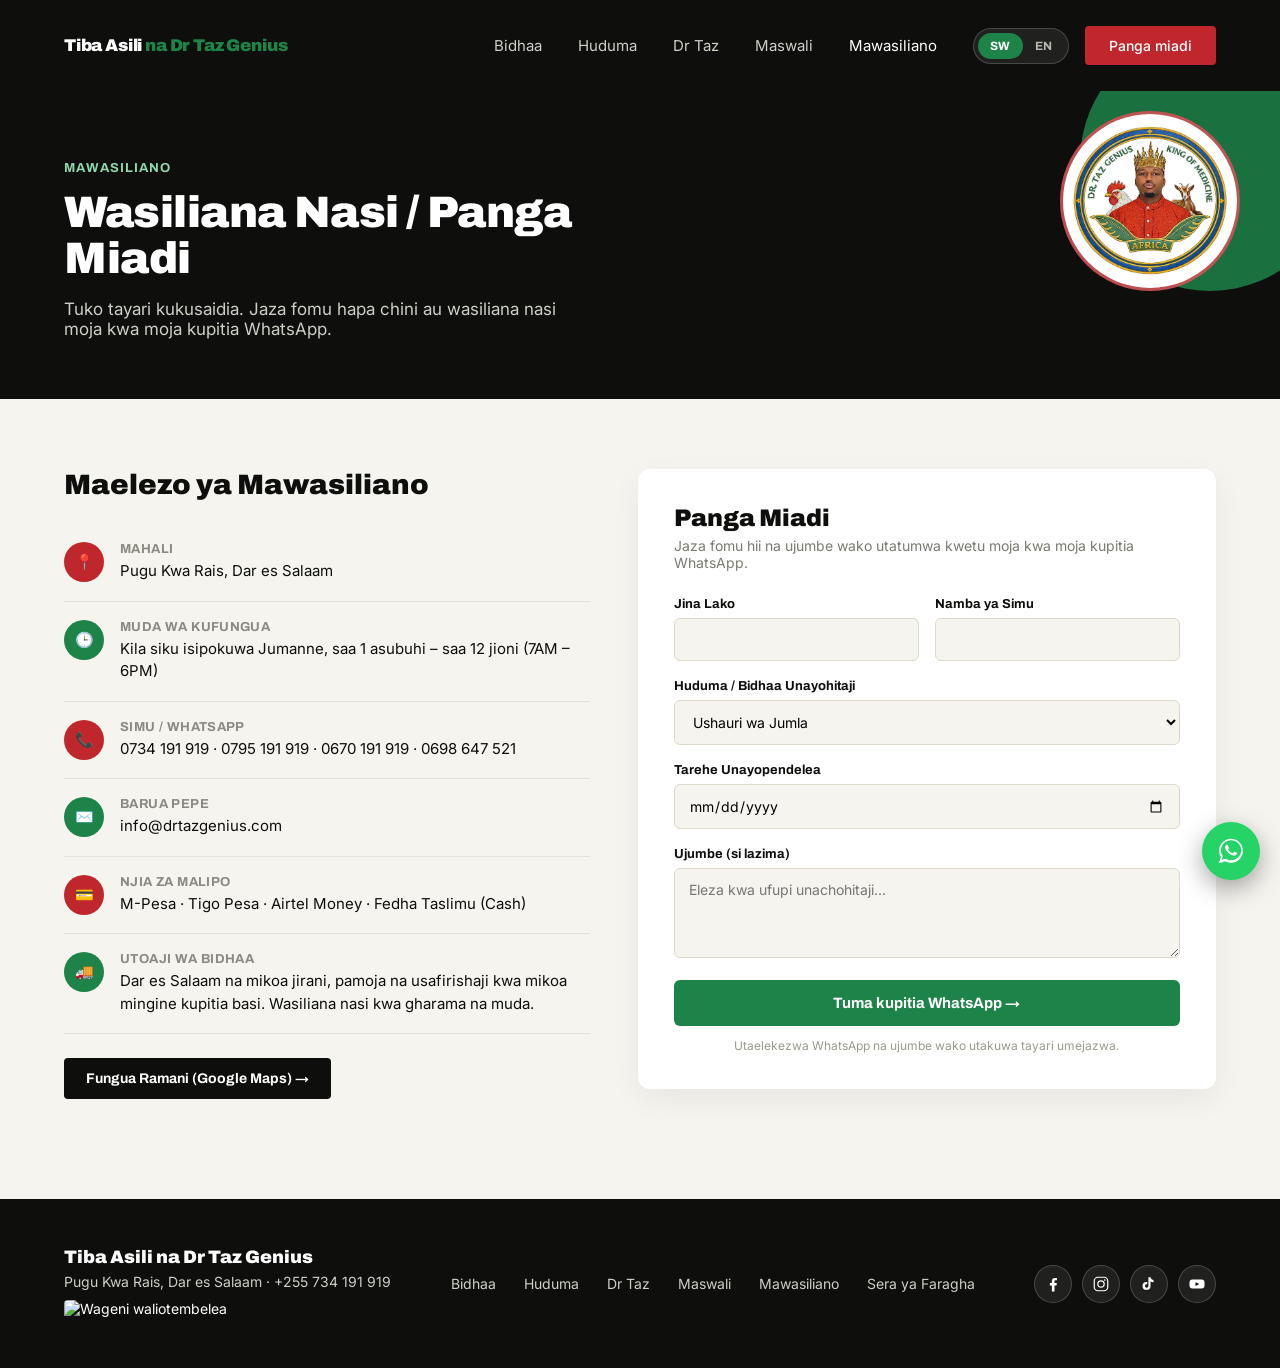
==== commit 64ff76ea: "Add FAQ page with accordion Q&A, plus payment/delivery info on contact page" ====
--- a/contact.html
+++ b/contact.html
@@ -178,6 +178,7 @@
     <a href="products" data-i18n="navProducts">Bidhaa</a>
     <a href="services" data-i18n="navServices">Huduma</a>
     <a href="dr-taz" data-i18n="navDrTaz">Dr Taz</a>
+    <a href="faq" data-i18n="navFaq">Maswali</a>
     <a href="contact" class="active" data-i18n="navContact">Mawasiliano</a>
     </nav>
     <div class="header-right">
@@ -238,6 +239,22 @@
         <div>
           <div class="info-row__label" data-i18n="infoEmailLabel">Barua Pepe</div>
           <div class="info-row__value"><a href="mailto:info@drtazgenius.com">info@drtazgenius.com</a></div>
+        </div>
+      </div>
+
+      <div class="info-row">
+        <div class="info-row__icon">💳</div>
+        <div>
+          <div class="info-row__label" data-i18n="infoPaymentLabel">Njia za Malipo</div>
+          <div class="info-row__value" data-i18n="infoPaymentValue">M-Pesa · Tigo Pesa · Airtel Money · Fedha Taslimu (Cash)</div>
+        </div>
+      </div>
+
+      <div class="info-row">
+        <div class="info-row__icon">🚚</div>
+        <div>
+          <div class="info-row__label" data-i18n="infoDeliveryLabel">Utoaji wa Bidhaa</div>
+          <div class="info-row__value" data-i18n="infoDeliveryValue">Dar es Salaam na mikoa jirani, pamoja na usafirishaji kwa mikoa mingine kupitia basi. Wasiliana nasi kwa gharama na muda.</div>
         </div>
       </div>
 
@@ -301,6 +318,7 @@
     <a href="products" data-i18n="navProducts">Bidhaa</a>
     <a href="services" data-i18n="navServices">Huduma</a>
     <a href="dr-taz" data-i18n="navDrTaz">Dr Taz</a>
+    <a href="faq" data-i18n="navFaq">Maswali</a>
     <a href="contact" data-i18n="navContact">Mawasiliano</a>
     <a href="https://privacy.drtazgenius.com" target="_blank" rel="noopener" data-i18n="navPrivacy">Sera ya Faragha</a>
   </nav>
@@ -316,10 +334,6 @@
   <svg viewBox="0 0 32 32"><path d="M16 3C9 3 3.3 8.6 3.3 15.6c0 2.4.7 4.7 1.9 6.7L3 29l6.9-2.1c1.9 1 4 1.6 6.1 1.6 7 0 12.7-5.6 12.7-12.6C28.7 8.6 23 3 16 3zm0 22.9c-1.9 0-3.8-.5-5.4-1.5l-.4-.2-4.1 1.2 1.2-4-.3-.4c-1.1-1.7-1.7-3.7-1.7-5.8 0-5.9 4.8-10.7 10.8-10.7 2.9 0 5.6 1.1 7.6 3.2 2 2 3.2 4.7 3.2 7.6 0 5.9-4.9 10.6-10.8 10.6zm5.9-8c-.3-.2-1.9-1-2.2-1.1-.3-.1-.5-.2-.7.2-.2.3-.8 1.1-1 1.3-.2.2-.4.2-.7.1-.3-.2-1.4-.5-2.6-1.6-1-.9-1.6-2-1.8-2.3-.2-.3 0-.5.1-.7.1-.1.3-.4.5-.5.1-.2.2-.3.3-.5.1-.2 0-.4 0-.5-.1-.2-.7-1.7-1-2.3-.2-.6-.5-.5-.7-.5h-.6c-.2 0-.5.1-.8.4-.3.3-1 1-1 2.4s1.1 2.8 1.2 3c.1.2 2.2 3.4 5.3 4.7.7.3 1.3.5 1.8.7.8.2 1.4.2 2 .1.6-.1 1.9-.8 2.2-1.5.3-.7.3-1.3.2-1.5-.1-.1-.3-.2-.6-.4z"/></svg>
 </a>
 
-<a class="whatsapp-fab" href="https://wa.me/255734191919" target="_blank" rel="noopener" aria-label="Chat on WhatsApp">
-  <svg viewBox="0 0 32 32" xmlns="http://www.w3.org/2000/svg"><path d="M16.004 3C9.376 3 4 8.373 4 15c0 2.36.687 4.56 1.87 6.41L4 29l7.79-1.83A11.94 11.94 0 0 0 16 27c6.627 0 12-5.373 12-12S22.63 3 16.004 3zm0 21.6c-2 0-3.86-.55-5.46-1.5l-.39-.23-4.62 1.09 1.11-4.5-.25-.4A9.55 9.55 0 0 1 5.4 15c0-5.3 4.3-9.6 9.6-9.6 5.3 0 9.6 4.3 9.6 9.6 0 5.3-4.3 9.6-9.6 9.6zm5.27-7.19c-.29-.14-1.7-.84-1.96-.93-.26-.1-.46-.14-.65.14-.19.29-.75.93-.92 1.12-.17.19-.34.22-.63.07-.29-.14-1.22-.45-2.32-1.43-.86-.77-1.44-1.71-1.61-2-.17-.29-.02-.44.13-.59.13-.13.29-.34.43-.5.14-.17.19-.29.29-.48.1-.19.05-.36-.02-.5-.07-.14-.65-1.57-.89-2.15-.23-.56-.47-.48-.65-.49-.17-.01-.36-.01-.55-.01-.19 0-.5.07-.76.36-.26.29-1 .98-1 2.38 0 1.4 1.02 2.76 1.16 2.95.14.19 2 3.06 4.85 4.29.68.29 1.21.47 1.62.6.68.22 1.3.19 1.79.11.55-.08 1.7-.69 1.94-1.36.24-.67.24-1.24.17-1.36-.07-.12-.26-.19-.55-.33z"/></svg>
-</a>
-
 
 <script>
 (function(){
@@ -328,6 +342,7 @@
       navProducts: 'Bidhaa',
       navServices: 'Huduma',
       navDrTaz: 'Dr Taz',
+      navFaq: 'Maswali',
       navContact: 'Mawasiliano',
       bookBtn: 'Panga miadi',
       navPrivacy: 'Sera ya Faragha',
@@ -340,6 +355,10 @@
       infoHoursValue: 'Kila siku isipokuwa Jumanne, saa 1 asubuhi – saa 12 jioni (7AM – 6PM)',
       infoPhoneLabel: 'Simu / WhatsApp',
       infoEmailLabel: 'Barua Pepe',
+      infoPaymentLabel: 'Njia za Malipo',
+      infoPaymentValue: 'M-Pesa · Tigo Pesa · Airtel Money · Fedha Taslimu (Cash)',
+      infoDeliveryLabel: 'Utoaji wa Bidhaa',
+      infoDeliveryValue: 'Dar es Salaam na mikoa jirani, pamoja na usafirishaji kwa mikoa mingine kupitia basi. Wasiliana nasi kwa gharama na muda.',
       mapLink: 'Fungua Ramani (Google Maps) →',
       formHeading: 'Panga Miadi',
       formSub: 'Jaza fomu hii na ujumbe wako utatumwa kwetu moja kwa moja kupitia WhatsApp.',
@@ -361,6 +380,7 @@
       navProducts: 'Products',
       navServices: 'Services',
       navDrTaz: 'Dr Taz',
+      navFaq: 'FAQ',
       navContact: 'Contact',
       bookBtn: 'Book Appointment',
       navPrivacy: 'Privacy Policy',
@@ -373,6 +393,10 @@
       infoHoursValue: 'Daily except Tuesday, 7AM – 6PM',
       infoPhoneLabel: 'Phone / WhatsApp',
       infoEmailLabel: 'Email',
+      infoPaymentLabel: 'Payment Methods',
+      infoPaymentValue: 'M-Pesa · Tigo Pesa · Airtel Money · Cash',
+      infoDeliveryLabel: 'Delivery',
+      infoDeliveryValue: 'Dar es Salaam and nearby regions, plus bus courier to other regions. Contact us for cost and timing.',
       mapLink: 'Open in Google Maps →',
       formHeading: 'Book an Appointment',
       formSub: "Fill in this form and your message will be sent to us directly via WhatsApp.",
--- a/style.css
+++ b/style.css
@@ -223,6 +223,7 @@
     position: fixed;
     right: 20px;
     bottom: 20px;
+    bottom: calc(20px + env(safe-area-inset-bottom, 0px));
     width: 58px;
     height: 58px;
     border-radius: 50%;
@@ -237,7 +238,7 @@
   .whatsapp-float:hover { transform: scale(1.08); }
   .whatsapp-float svg { width: 30px; height: 30px; fill: var(--white); }
   @media (max-width: 560px) {
-    .whatsapp-float { right: 14px; bottom: 14px; width: 52px; height: 52px; }
+    .whatsapp-float { right: 14px; bottom: 14px; bottom: calc(14px + env(safe-area-inset-bottom, 0px)); width: 52px; height: 52px; }
     .whatsapp-float svg { width: 26px; height: 26px; }
   }
   .foot-nav { display: flex; gap: 28px; }
@@ -426,31 +427,3 @@
     .logo { font-size: 15px; }
     .btn-book { padding: 10px 18px; font-size: 13px; }
   }
-
-  .whatsapp-fab {
-    position: fixed;
-    right: 22px;
-    bottom: 22px;
-    bottom: calc(22px + env(safe-area-inset-bottom, 0px));
-    width: 58px;
-    height: 58px;
-    border-radius: 50%;
-    background: #25D366;
-    display: flex;
-    align-items: center;
-    justify-content: center;
-    box-shadow: 0 10px 26px rgba(0,0,0,0.35);
-    z-index: 999;
-    animation: fabPulse 2.6s ease-in-out infinite;
-    transition: transform 0.2s ease;
-  }
-  .whatsapp-fab:hover { transform: scale(1.08); }
-  .whatsapp-fab svg { width: 30px; height: 30px; fill: #ffffff; }
-  @keyframes fabPulse {
-    0%, 100% { box-shadow: 0 10px 26px rgba(0,0,0,0.35), 0 0 0 0 rgba(37,211,102,0.5); }
-    50% { box-shadow: 0 10px 26px rgba(0,0,0,0.35), 0 0 0 10px rgba(37,211,102,0); }
-  }
-  @media (max-width: 560px) {
-    .whatsapp-fab { width: 50px; height: 50px; right: 16px; bottom: calc(16px + env(safe-area-inset-bottom, 0px)); }
-    .whatsapp-fab svg { width: 26px; height: 26px; }
-  }
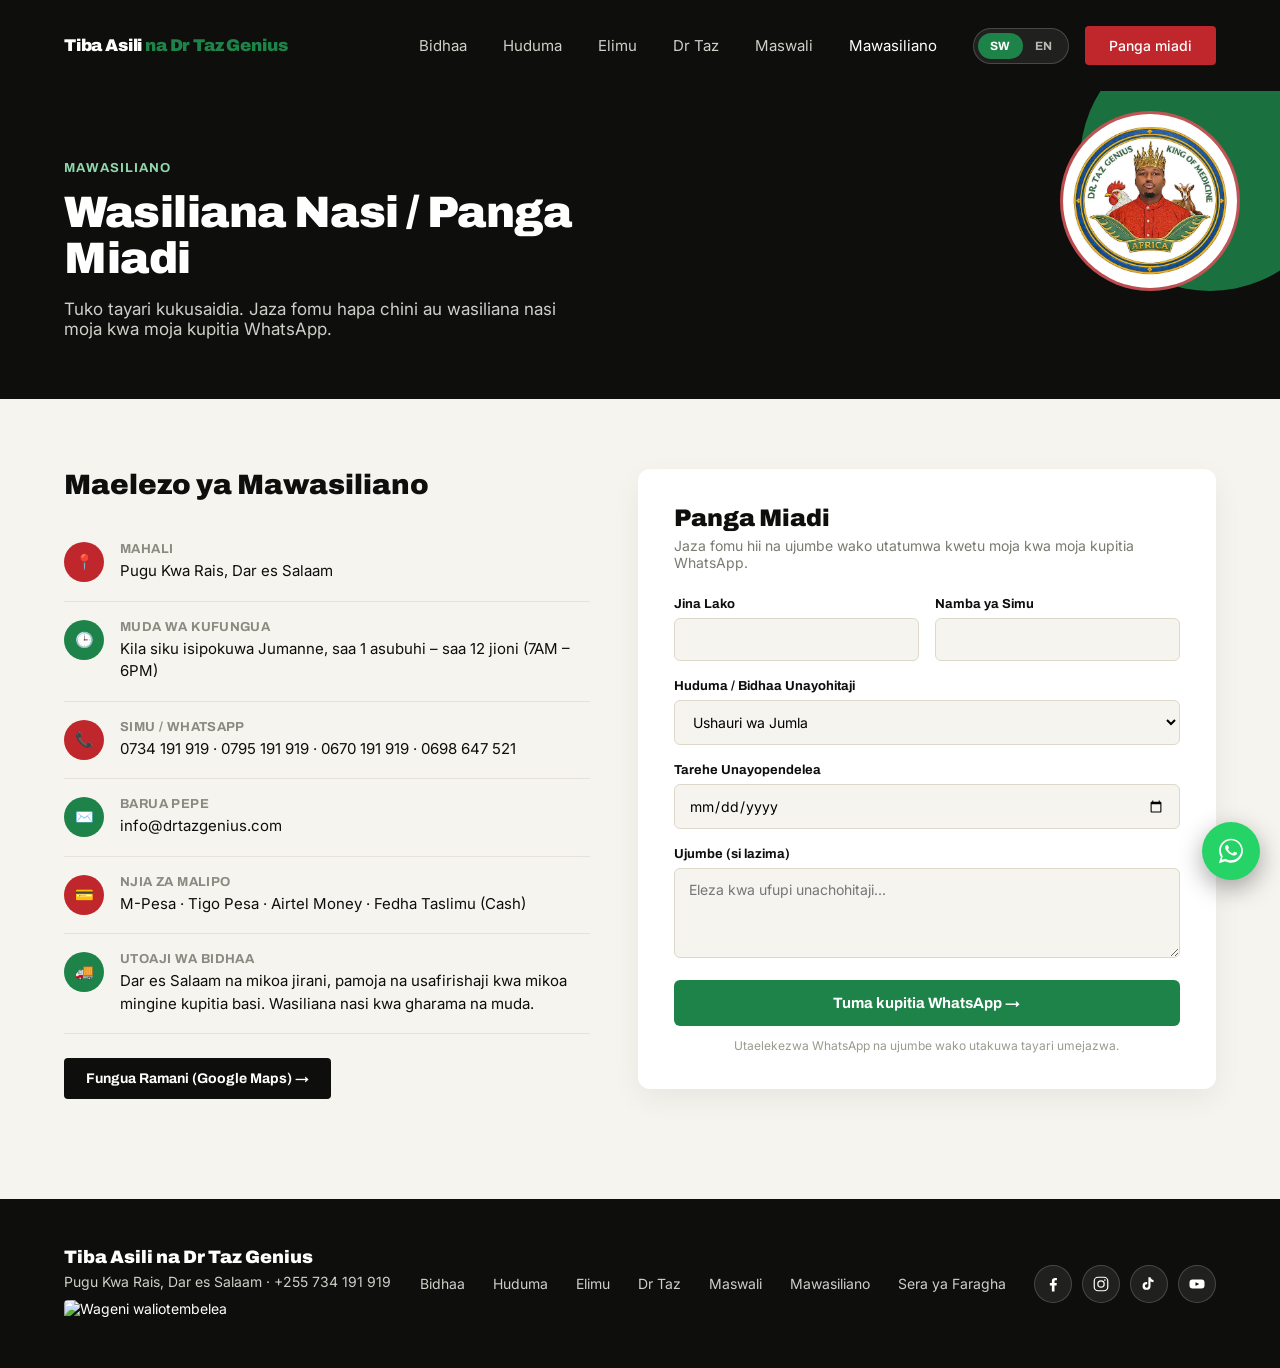
==== commit 6efdeafa: "Add product category filters, Elimu (education) page with videos + articles, and GA4 scaffolding (in" ====
--- a/contact.html
+++ b/contact.html
@@ -28,6 +28,7 @@
 <link rel="preconnect" href="https://fonts.googleapis.com">
 <link href="https://fonts.googleapis.com/css2?family=Archivo:wght@500;700;900&family=Inter:wght@400;500&display=swap" rel="stylesheet">
 <link rel="stylesheet" href="style.css">
+
 <style>
 
   section.contact-wrap {
@@ -177,6 +178,7 @@
     <nav>
     <a href="products" data-i18n="navProducts">Bidhaa</a>
     <a href="services" data-i18n="navServices">Huduma</a>
+    <a href="elimu" data-i18n="navElimu">Elimu</a>
     <a href="dr-taz" data-i18n="navDrTaz">Dr Taz</a>
     <a href="faq" data-i18n="navFaq">Maswali</a>
     <a href="contact" class="active" data-i18n="navContact">Mawasiliano</a>
@@ -317,6 +319,7 @@
   <nav class="foot-nav">
     <a href="products" data-i18n="navProducts">Bidhaa</a>
     <a href="services" data-i18n="navServices">Huduma</a>
+    <a href="elimu" data-i18n="navElimu">Elimu</a>
     <a href="dr-taz" data-i18n="navDrTaz">Dr Taz</a>
     <a href="faq" data-i18n="navFaq">Maswali</a>
     <a href="contact" data-i18n="navContact">Mawasiliano</a>
@@ -341,6 +344,7 @@
     sw: {
       navProducts: 'Bidhaa',
       navServices: 'Huduma',
+      navElimu: 'Elimu',
       navDrTaz: 'Dr Taz',
       navFaq: 'Maswali',
       navContact: 'Mawasiliano',
@@ -379,6 +383,7 @@
     en: {
       navProducts: 'Products',
       navServices: 'Services',
+      navElimu: 'Learn',
       navDrTaz: 'Dr Taz',
       navFaq: 'FAQ',
       navContact: 'Contact',
